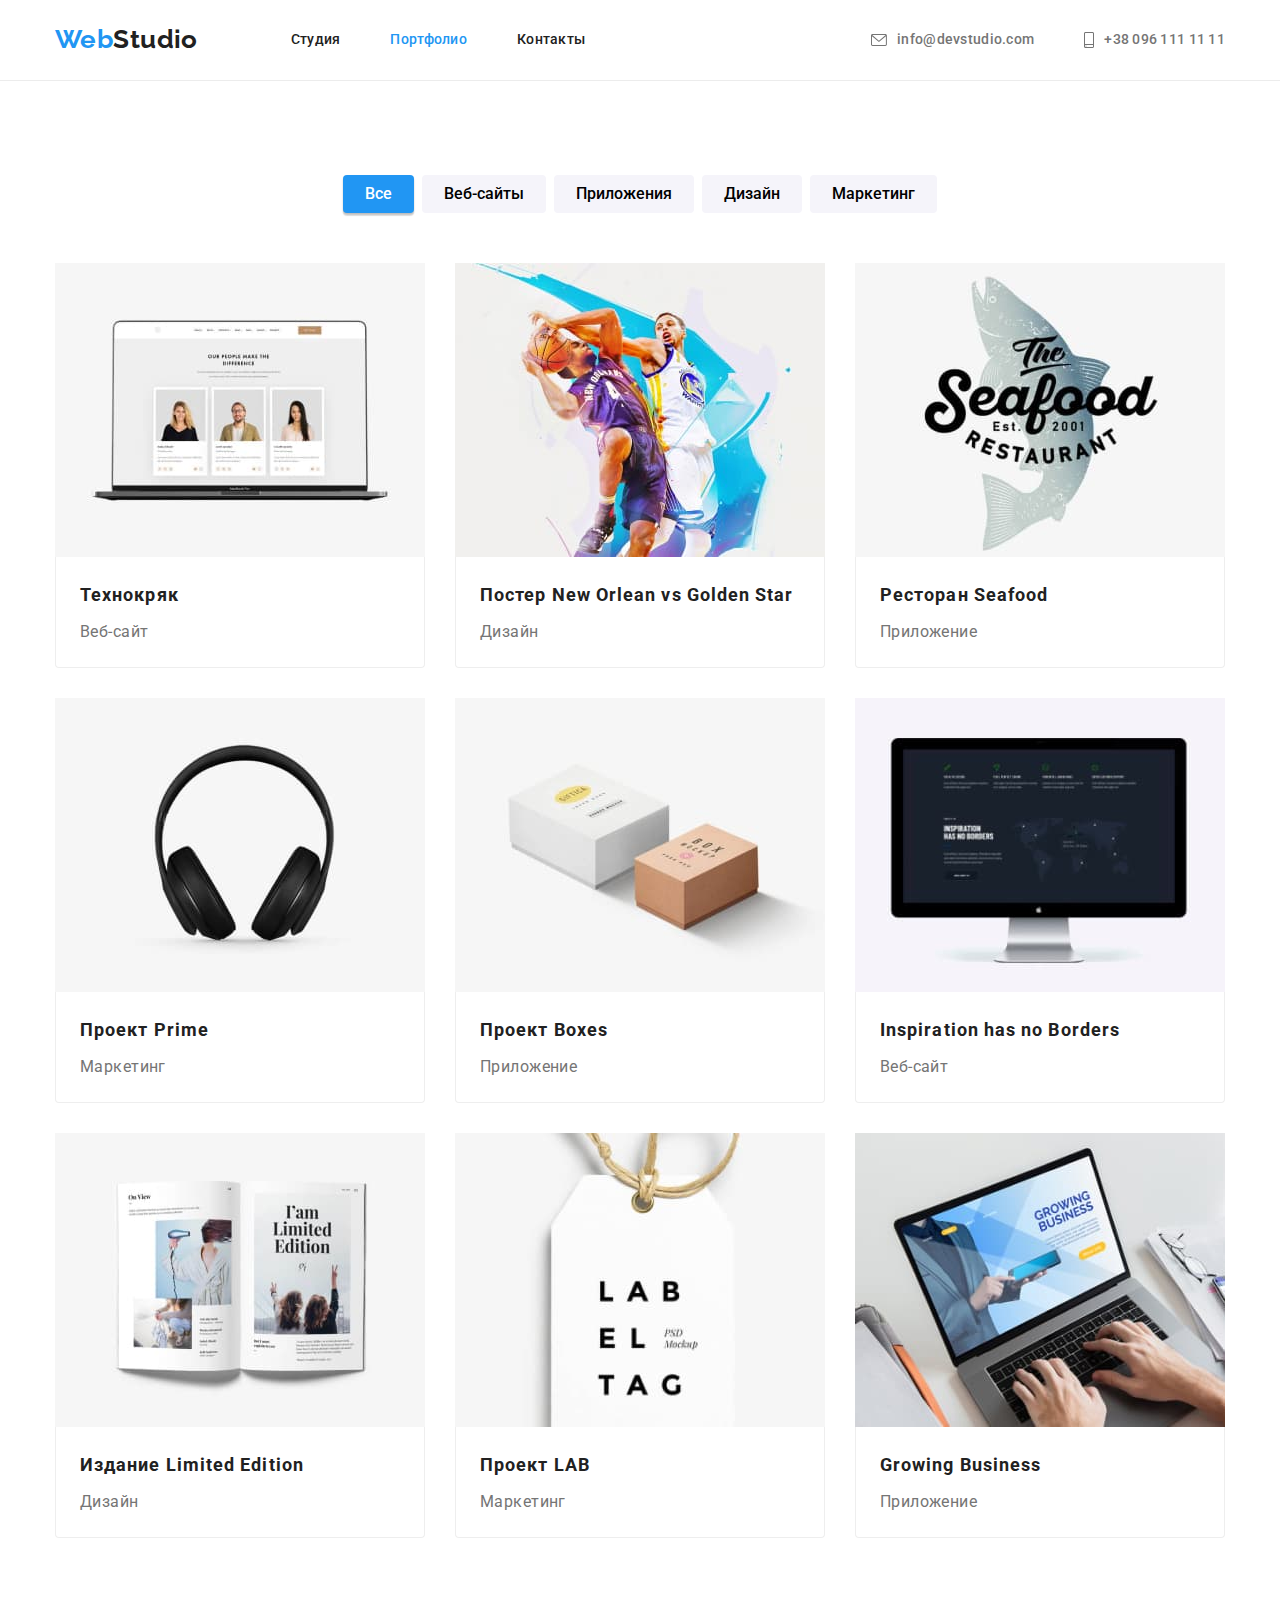
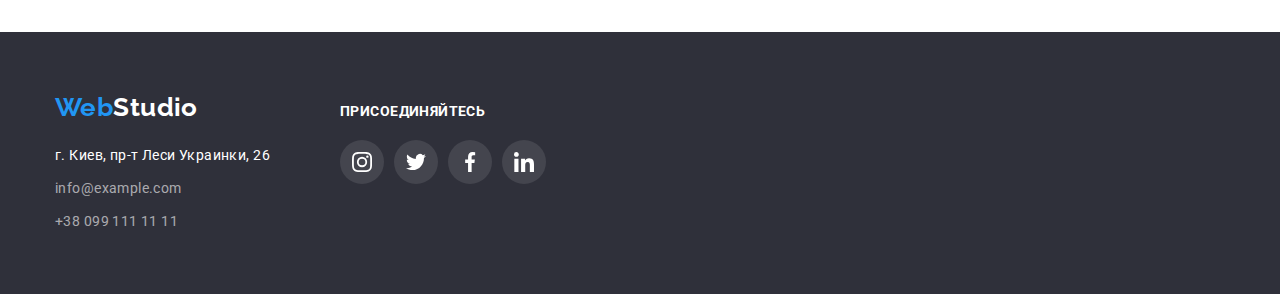
==== portfolio.html @ 2e4550ac "initial commit" ====
<!DOCTYPE html>
<html lang="ru">
<head>
    <meta charset="UTF-8">
    <meta http-equiv="X-UA-Compatible" content="IE=edge">
    <meta name="viewport" content="width=device-width, initial-scale=1.0">
    <title>Портфолио</title>
    <link rel="shortcut icon" type="image/x-icon" href="./images/favicon.ico">
    <link rel="preconnect" href="https://fonts.googleapis.com">
    <link rel="preconnect" href="https://fonts.gstatic.com" crossorigin>
    <link href="https://fonts.googleapis.com/css2?family=Raleway:wght@700&family=Roboto:wght@400;500;700;900&display=swap" rel="stylesheet">
    <link rel="stylesheet" href="https://cdnjs.cloudflare.com/ajax/libs/modern-normalize/1.0.0/modern-normalize.min.css">    
    <link rel="stylesheet" href="css/styles.css">
</head>
<body>

    <header class="header">
        <div class="container">
            <nav class="site-nav">
                <a href="./index.html" class="logo">Web<span class="logo-header">Studio</span></a>
                <ul class="list">
                    <li class="list-item"><a href="./index.html" class="link">Студия</a></li>
                    <li class="list-item"><a href="./portfolio.html" class="link current">Портфолио</a></li>
                    <li class="list-item"><a href="#" class="link">Контакты</a></li>
                </ul>
            </nav>
            <ul class="contact-nav-list">
                <li class="list-item">
                    <a href="mailto:info@devstudio.com" class="link">
                        <svg class="mail-icon" width=16 height=12>
                            <use href="./images/sprite.svg#icon-envelope"></use>
                        </svg>info@devstudio.com</a>
                </li>
                <li class="list-item">
                    <a href="tel:+380961111111" class="link">
                        <svg class="smartphone-icon" width=10 height=16>
                            <use href="./images/sprite.svg#icon-smartphone"></use>
                        </svg>+38 096 111 11 11</a>
                </li>
            </ul>
        </div>
    </header>

    <main>

        <h1 class="visually-hidden">Портфолио Веб-студии</h1>
        <section class="portfolio section">
            <div class="container">
                <h2 class="visually-hidden">Фильтр</h2>
                <ul class="filter-list">
                    <li class="item"><button type="button" class="filter-button filter-active">Все</button></li>
                    <li class="item"><button type="button" class="filter-button">Веб-сайты</button></li>
                    <li class="item"><button type="button" class="filter-button">Приложения</button></li>
                    <li class="item"><button type="button" class="filter-button">Дизайн</button></li>
                    <li class="item"><button type="button" class="filter-button">Маркетинг</button></li>
                </ul>
                <h2 class="visually-hidden">Примеры реализованных проектов</h2>
                <ul class="portfolio list">
                    <li class="item">
                        <img src="./images/technokryak.jpg" alt="Екран отображающий Веб-сайт" width="370">
                        <div class="card">
                            <h3 class="title">Технокряк</h3>
                            <p class="description">Веб-сайт</p>
                        </div>
                    </li>
                    <li class="item">
                        <img src="./images/poster.jpg" alt="Постер с баскетболистами" width="370">
                        <div class="card">
                            <h3 class="title">Постер New Orlean vs Golden Star</h3>
                            <!-- <h3 class="title">Постер<span lang="en"> New Orlean vs Golden Star</span></h3> -->
                            <p class="description">Дизайн</p>
                        </div>
                    </li>
                    <li class="item">
                        <img src="./images/seafood.jpg" alt="Логотип ресторана" width="370">
                        <div class="card">
                            <h3 class="title">Ресторан Seafood</h3>
                            <p class="description">Приложение</p>
                        </div>
                    </li>
                    <li class="item">
                        <img src="./images/primeproject.jpg" alt="Логотип проекта" width="370">
                        <div class="card">
                            <h3 class="title">Проект Prime</h3>
                            <p class="description">Маркетинг</p>
                        </div>
                    </li>
                    <li class="item">
                        <img src="./images/boxes.jpg" alt="Коробки" width="370">
                        <div class="card">
                            <h3 class="title">Проект Boxes</h3>
                            <p class="description">Приложение</p>
                        </div>
                    </li>
                    <li class="item">
                        <img src="./images/inspiration.jpg" alt="Екран отображающий Веб-сайт" width="370">
                        <div class="card">
                            <h3 class="title">Inspiration has no Borders</h3>
                            <p class="description">Веб-сайт</p>
                        </div>
                    </li>
                    <li class="item">
                        <img src="./images/limited.jpg" alt="Пример издания" width="370">
                        <div class="card">
                            <h3 class="title">Издание Limited Edition</h3>
                            <p class="description">Дизайн</p>
                        </div>
                    </li>
                    <li class="item">
                        <img src="./images/lab.jpg" alt="Логотип проекта" width="370">
                        <div class="card">
                            <h3 class="title">Проект LAB</h3>
                            <p class="description">Маркетинг</p>
                        </div>
                    </li>
                    <li class="item">
                        <img src="./images/growingbussines.jpg" alt="Приложение на экране" width="370">
                        <div class="card">
                            <h3 class="title">Growing Business</h3>
                            <p class="description">Приложение</p>
                        </div>
                    </li>
                </ul>
            </div>
        </section>
    </main>

    <footer class="footer section">
        <div class="container">
            <div>
                <a href="./index.html" class="logo">Web<span class="logo-footer">Studio</span></a>
                <address class="contacts">
                    <ul class="list">
                        <li class="item"><a href="https://goo.gl/maps/2jHSUd7QNSbVqYPo9" class="text current">г. Киев, пр-т
                                Леси Украинки, 26</a></li>
                        <li class="item"><a href="mailto:info@example.com" class="text">info@example.com</a></li>
                        <li class="item"><a href="tel:+380991111111" class="text">+38 099 111 11 11</a></li>
                    </ul>
                </address>
            </div>
            <div>
                <h2 class="footer-header">ПРИСОЕДИНЯЙТЕСЬ</h2>
                <ul class="social-list list">
                    <li class="social-item">
                        <a class="social-link" href="#">
                            <svg class="instagram-icon" width="20px" height="20px">
                                <use href="./images/sprite.svg#icon-instagram" />
                            </svg>
                        </a>
                    </li>
                    <li class="social-item">
                        <a class="social-link" href="#">
                            <svg class="twitter-icon" width="20px" height="20px">
                                <use href="./images/sprite.svg#icon-twitter" />
                            </svg>
                        </a>
                    </li>
                    <li class="social-item">
                        <a class="social-link" href="#">
                            <svg class="facebook-icon" width="20px" height="20px">
                                <use href="./images/sprite.svg#icon-facebook" />
                            </svg>
                        </a>
                    </li>
                    <li class="social-item">
                        <a class="social-link" href="#">
                            <svg class="linkedin-icon" width="20px" height="20px">
                                <use href="./images/sprite.svg#icon-linkedin" />
                            </svg>
                        </a>
                    </li>
                </ul>
            </div>
        </div>
    </footer>

</body>
</html>
---- css/styles.css ----
/* Добавление переменных */
:root {
  --main-text-color: #212121;
  --secondary-text-color: #757575;
  --accent-text-color: #2196f3;
  --secondary-backgroung: #2f303a;
  --main-backgroung: #ffffff;
  --light-background: #f5f4fa;
  --light-icons: #afb1b8;
}

/* ----------------------- */

/* Описание общих правил */

p,
h1,
h2,
h3,
h4,
h5,
h6 {
  margin: 0;
}

ul,
ol {
  margin: 0;
  padding: 0;
}

button {
  cursor: pointer;
}

img {
  display: block;
  max-width: 100%;
  height: auto;
}

body {
  background-color: var(--main-backgroung);
  color: var(--main-text-color);
  font-family: 'Roboto', sans-serif;
  font-weight: 400;
  font-size: 14px;
  line-height: 1.71;
  letter-spacing: 0.03em;
}

button {
  font-family: inherit;
}

.list {
  list-style-type: none;
}

.visually-hidden {
  position: absolute;
  width: 1px;
  height: 1px;
  margin: -1px;
  padding: 0;
  overflow: hidden;
  border: 0;
  clip: rect(0 0 0 0);
}

.section {
  padding: 94px 0;
}

.container {
  width: 1200px;
  padding-left: 15px;
  padding-right: 15px;
  margin: 0 auto;
  /* outline: 2px solid red; */
}

.site-nav .list .list-item .current {
  color: var(--accent-text-color);
}

/* ------------------------- */

/* Описание стилей хедера */

.header > .container,
.site-nav,
.contact-nav-list {
  display: flex;
  align-items: center;
}

.header {
  border-bottom: 1px solid #ececec;
}

.header .logo {
  padding-top: 24px;
  padding-bottom: 25px;
  font-family: 'Raleway';
  font-weight: bold;
  font-size: 26px;
  line-height: 1.2;
  /* identical to box height */
  color: var(--accent-text-color);
  text-decoration: none;
  margin-right: 93px;
}

.logo-header {
  font-family: 'Raleway';
  color: var(--main-text-color);
}

.site-nav .list {
  display: flex;
}

.site-nav .list .link {
  display: block;
  padding-top: 32px;
  padding-bottom: 32px;
  font-weight: 500;
  font-size: 14px;
  line-height: 1.14;
  letter-spacing: 0.02em;
  color: var(--main-text-color);
  text-decoration: none;
}

.contact-nav-list {
  margin-left: auto;
  list-style-type: none;
}

.site-nav .list .list-item:not(:last-child),
.contact-nav-list .list-item:not(:last-child) {
  margin-right: 50px;
}

.contact-nav-list .list-item .link {
  display: flex;
  align-items: center;
}

.contact-nav-list .list-item .link {
  padding-top: 32px;
  padding-bottom: 32px;
  font-weight: 500;
  font-size: 14px;
  line-height: 1.14;
  letter-spacing: 0.02em;
  color: var(--secondary-text-color);
  text-decoration: none;
}

.mail-icon,
.smartphone-icon {
  margin-right: 10px;
  fill: currentColor;
}

.contact-nav-list .link:hover,
.contact-nav-list .link:focus,
.site-nav .link:hover,
.site-nav .link:focus {
  color: var(--accent-text-color);
}

/* --------------------------------- */

/* Описание стилей футера */

.footer .logo {
  font-family: 'Raleway';
  font-weight: bold;
  font-size: 26px;
  line-height: 1.2;
  color: var(--accent-text-color);
  text-decoration: none;
}

.footer .logo-footer {
  color: #ffffff;
  font-family: 'Raleway';
}

.footer {
  background-color: var(--secondary-backgroung);
  display: flex;
  padding: 60px 0px;
}

.footer .contacts .list {
  margin-top: 20px;
  font-style: normal;
}

.footer .contacts .list .text {
  text-decoration: none;
  font-weight: normal;
  font-size: 14px;
  line-height: 1.71;
  /* or 171% */
  color: rgba(255, 255, 255, 0.6);
}

.footer .contacts .item:not(:last-child) {
  margin-bottom: 9px;
}

.footer .contacts .list .text:hover,
.footer .contacts .list .text:focus {
  color: var(--main-backgroung);
}

.footer .contacts .list .current {
  color: var(--main-backgroung);
}

.footer .contacts .list .item:hover,
.footer .contacts .list .item:focus,
.footer .contacts .list .item:hover,
.footer .contacts .list .item:focus {
  color: rgba(255, 255, 255, 0.6);
}

.footer .footer-header {
  font-weight: bold;
  font-size: 14px;
  line-height: 1.14;
  text-transform: uppercase;
  color: var(--main-backgroung);
  margin-left: 70px;
  margin-bottom: 20px;
}

.footer .container {
  display: flex;
  align-items: baseline;
}

.footer .social-list {
  display: flex;
  align-items: center;
  margin-left: 70px;
}

.footer .social-list .social-item {
  border-radius: 50%;
  align-items: center;
  display: flex;
  justify-content: center;
  background-color: rgba(255, 255, 255, 0.1);
}

.footer .social-list .social-item:not(:last-child) {
  margin-right: 10px;
}

.footer .social-list .social-item .social-link {
  display: block;
  height: 44px;
  width: 44px;
  padding: 12px 12px;
  color: var(--main-backgroung);
}

.footer .instagram-icon,
.footer .twitter-icon,
.footer .facebook-icon,
.footer .linkedin-icon {
  fill: currentColor;
}

.footer .social-list .social-item .social-link:hover,
.footer .social-list .social-item .social-link:focus {
  background-color: var(--accent-text-color);
  color: var(--main-backgroung);
  border-radius: 50%;
}
/* ----------------------------------------- */

/* Описание стилей секции герой */

.hero {
  background-color: var(--secondary-backgroung);
  background-image: linear-gradient(rgba(47, 48, 58, 0.4), rgba(47, 48, 58, 0.4)),
    url(../images/hero-bg.jpg);
  background-repeat: no-repeat;
  background-size: cover;
  max-width: 1600px;
  background-position: center;
  color: #ffffff;
  text-align: center;
  align-items: center;
  padding: 200px 0px;
  margin: 0 auto;
}

.hero-text {
  font-weight: 900;
  font-size: 44px;
  line-height: 1.36;
  /* or 136% */
  letter-spacing: 0.06em;
  text-transform: uppercase;
  margin: 0px auto 30px;
}

.hero-button {
  font-weight: bold;
  font-size: 16px;
  line-height: 1.87;
  letter-spacing: 0.06em;
  background: var(--accent-text-color);
  border: none;
  border-radius: 4px;
  color: inherit;
  padding: 10px 32px;
}

.hero-button:hover,
.hero-button:focus {
  background-color: #188ce8;
  box-shadow: 0px 4px 4px 0px rgba(0, 0, 0, 0.15);
}

/* -------------------------------------------------- */

/* Описание стилей секции особенностей */

.qualities .list {
  display: flex;
  margin: -15px;
}

.qualities .list .item {
  margin: 15px;
  width: calc((100% -120px) / 4);
}

.qualities .list .item .qualities-background {
  display: flex;
  justify-content: center;
  align-items: center;
  width: 270px;
  height: 120px;
  background-color: var(--light-background);
  border-radius: 4px;
  margin-bottom: 30px;
}

.qualities .list .item .title {
  margin-bottom: 10px;
  font-weight: bold;
  font-size: 14px;
  line-height: 1.14;
  text-transform: uppercase;
}

.qualities .list .item .text {
  font-size: 14px;
  line-height: 1.71;
  color: var(--secondary-text-color);
}

/* ---------------------------------- */

/* Описание стилей секции чем мы занимаемся */

.work {
  padding-top: 0px;
}

.work .header {
  margin-bottom: 50px;
  font-weight: bold;
  font-size: 36px;
  line-height: 1.16;
  text-align: center;
  border: none;
}

.work .list {
  display: flex;
}

.work .example:not(:last-child) {
  margin-right: 30px;
}

/* --------------------------------- */

/* Описание стилей секции наша команда */

.our-team {
  background-color: var(--light-background);
  align-items: center;
}

.our-team .header {
  margin-bottom: 50px;
  font-style: normal;
  font-weight: bold;
  font-size: 36px;
  line-height: 1.16;
  text-align: center;
  border: none;
}

.our-team .list {
  display: flex;
}

.our-team .list .item:not(:last-child) {
  margin-right: 30px;
}

.our-team .list .item {
  background-color: var(--main-backgroung);
  box-shadow: 0px 1px 3px rgba(0, 0, 0, 0.12), 0px 1px 1px rgba(0, 0, 0, 0.14),
    0px 2px 1px rgba(0, 0, 0, 0.2);
  border-radius: 0px 0px 4px 4px;
}

.our-team .list .item .title {
  margin-top: 30px;
  margin-bottom: 10px;
  font-weight: 500;
  font-size: 16px;
  line-height: 1.18;
  /* identical to box height */
  text-align: center;
}

.our-team .list .item .role {
  margin-bottom: 16px;
  font-size: 16px;
  line-height: 1.18;
  /* identical to box height */
  text-align: center;
  color: var(--secondary-text-color);
}

.our-team .list .item .social-links {
  display: flex;
  justify-content: center;
}

.our-team .list .item .social-links .social-list {
  display: flex;
  align-items: center;
  margin-bottom: 30px;
}

.our-team .list .item .social-links .social-list .social-item {
  border-radius: 50%;
  align-items: center;
  display: flex;
  justify-content: center;
}

.our-team .list .item .social-links .social-list .social-item:not(:last-child) {
  margin-right: 10px;
}

.our-team .list .item .social-links .social-list .social-item .social-link {
  display: block;
  height: 44px;
  width: 44px;
  padding: 12px 12px;
  color: var(--light-icons);
}

.instagram-icon,
.twitter-icon,
.facebook-icon,
.linkedin-icon {
  fill: currentColor;
}

.our-team .list .item .social-links .social-list .social-item .social-link:hover,
.our-team .list .item .social-links .social-list .social-item .social-link:focus {
  background-color: var(--accent-text-color);
  color: var(--main-backgroung);
  border-radius: 50%;
}
/* ----------------------------------- */

/* Описание стилей секции клиентов */

.clients {
  text-align: center;
}

.clients-header {
  font-family: Roboto;
  font-weight: bold;
  font-size: 36px;
  line-height: 1.16;
  color: var(--main-text-color);
  margin-bottom: 50px;
}

.clients .clients-links .clients-list {
  display: flex;
  align-self: center;
}

.clients .clients-links .clients-link {
  padding: 16px 32px;
  width: 170px;
  height: 92px;
  display: block;
  color: var(--light-icons);
  border: 1px solid var(--light-icons);
  border-radius: 4px;
}

.clients .clients-links .clients-item:not(:last-child) {
  margin-right: 30px;
}

.clients .clients-links .clients-link:hover,
.clients .clients-links .clients-link:focus {
  color: var(--accent-text-color);
  border-color: var(--accent-text-color);
}

.client-icon {
  fill: currentColor;
}

/* ----------------------------------------- */

/* Фильтр на странице портфолио */

.filter-list {
  display: flex;
  margin-bottom: 50px;
  justify-content: center;
  list-style-type: none;
}

.filter-list .item .filter-button {
  padding: 6px 22px;
  font-weight: 500;
  font-size: 16px;
  line-height: 1.62;
  text-align: center;
  background-color: var(--light-background);
  border-radius: 4px;
  border: none;
}

.filter-list .item:not(:last-child) {
  margin-right: 8px;
}

.filter-list .item .filter-button:hover,
.filter-list .item .filter-button:focus {
  color: #ffffff;
  background-color: var(--accent-text-color);
  box-shadow: 0px 3px 1px rgba(0, 0, 0, 0.1), 0px 1px 2px rgba(0, 0, 0, 0.08),
    0px 2px 2px rgba(0, 0, 0, 0.12);
}

.filter-list .item .filter-active {
  color: #ffffff;
  background-color: var(--accent-text-color);
  box-shadow: 0px 3px 1px rgba(0, 0, 0, 0.1), 0px 1px 2px rgba(0, 0, 0, 0.08),
    0px 2px 2px rgba(0, 0, 0, 0.12);
}

/* Описание стилей секции портфолио */

.portfolio .list {
  display: flex;
  flex-wrap: wrap;
  margin: calc(-1 * 15px);
}

.portfolio .list .item {
  margin: 15px;
  background-color: var(--main-backgroung);
  border-radius: 0px 0px 4px 4px;
  flex-basis: calc((100% - 90px) / 3);
}

.portfolio .list .item:hover,
.portfolio .list .item:focus {
  cursor: pointer;
  box-shadow: 0px 1px 1px rgba(0, 0, 0, 0.12), 0px 4px 4px rgba(0, 0, 0, 0.06),
    1px 4px 6px rgba(0, 0, 0, 0.16);
}

.portfolio .list .item:nth-child(3) {
  margin-right: 0;
}

.portfolio .list .card {
  padding: 20px 24px;
  border-radius: 0px 0px 4px 4px;
  border: 1px solid #eeeeee;
  border-top: 0;
}

.portfolio .list .item .title {
  font-weight: bold;
  font-size: 18px;
  line-height: 2;
  letter-spacing: 0.06em;
}

.portfolio .list .item .description {
  margin-top: 4px;
  font-size: 16px;
  line-height: 1.875;
  color: var(--secondary-text-color);
}

/* ----------------------------------- */
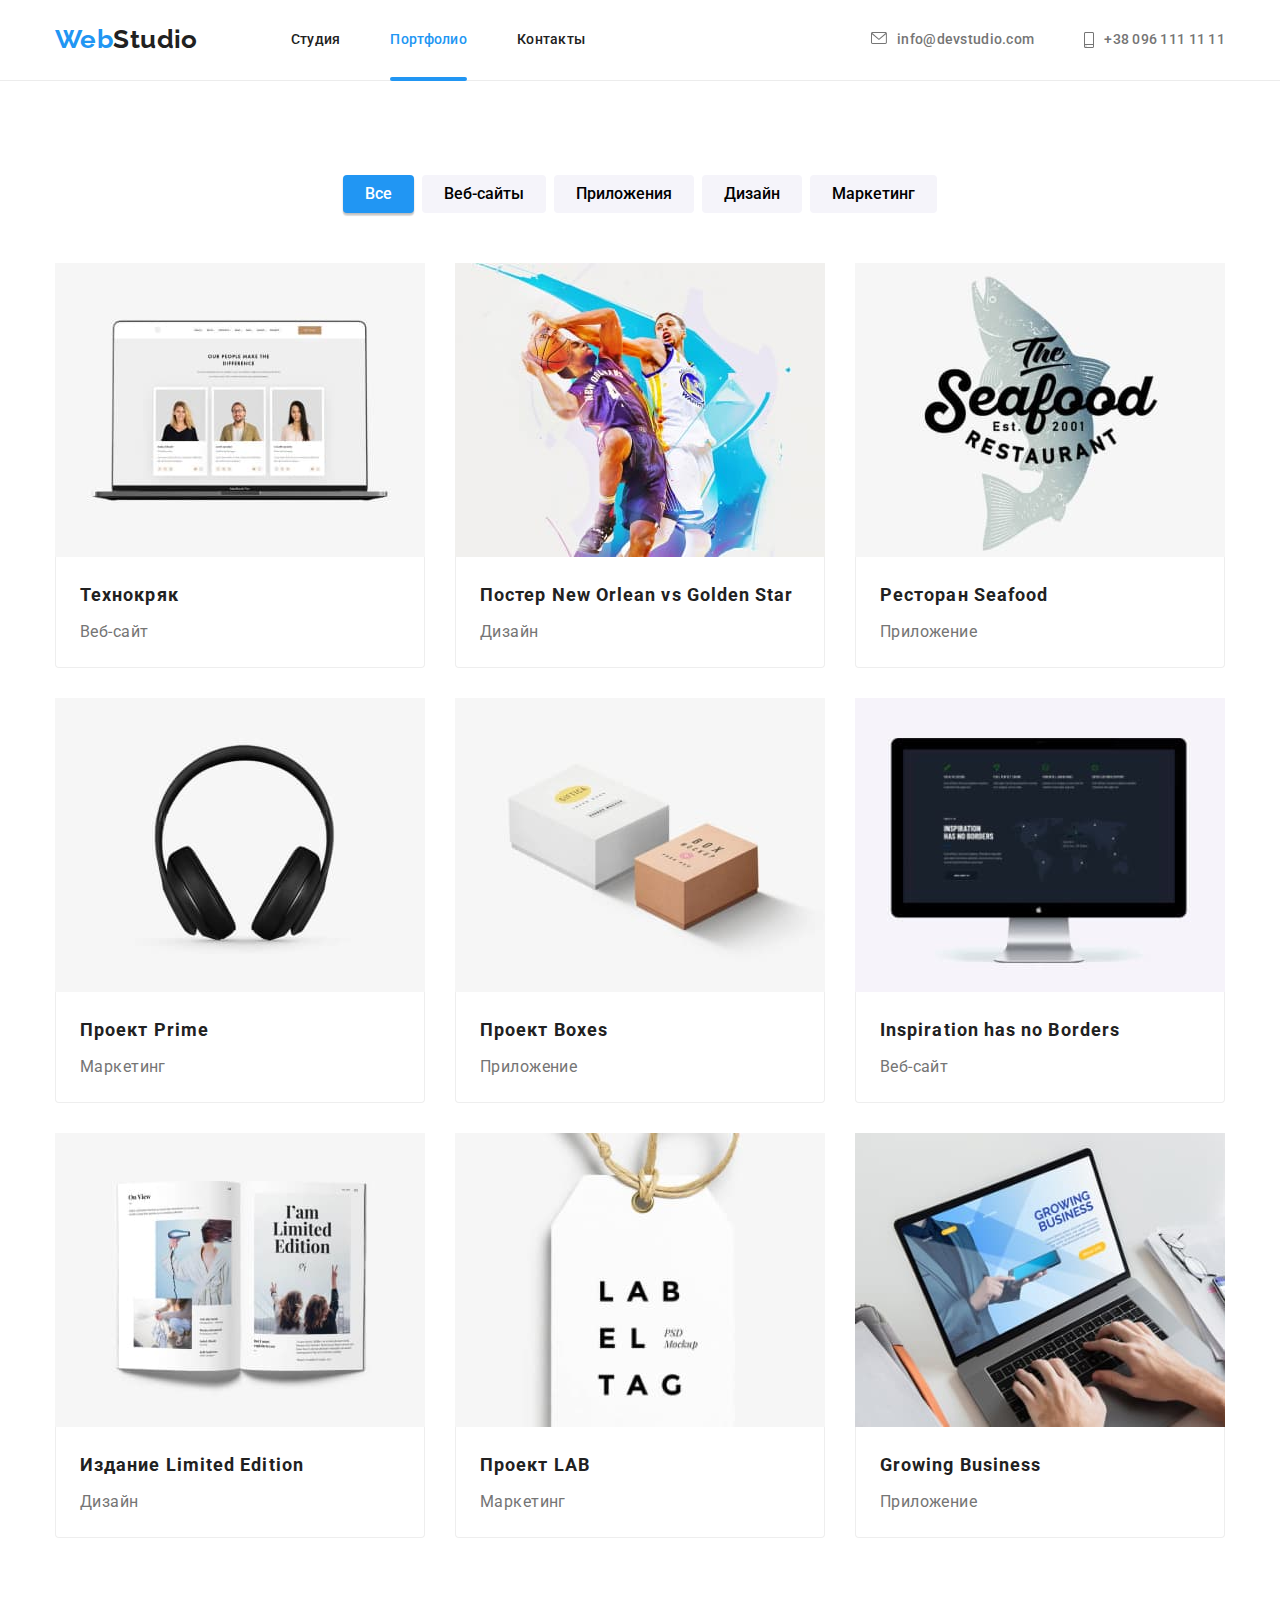
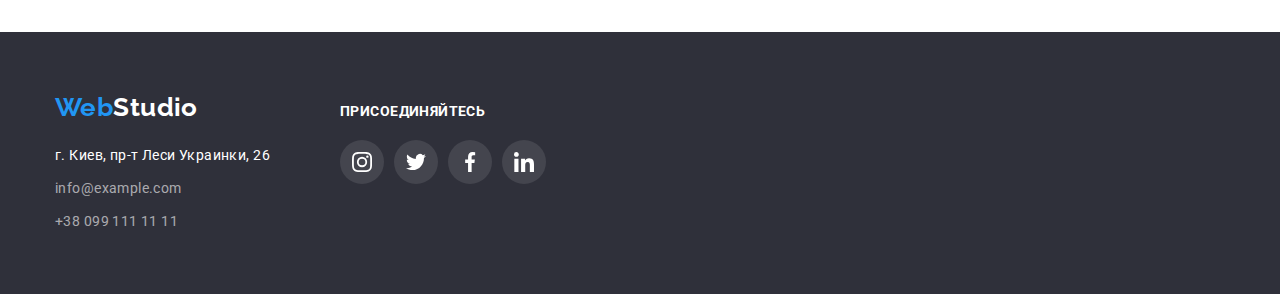
==== commit 9c8889c9: "added text on working examples; added underline in navigation" ====
--- a/portfolio.html
+++ b/portfolio.html
@@ -19,12 +19,18 @@
             <nav class="site-nav">
                 <a href="./index.html" class="logo">Web<span class="logo-header">Studio</span></a>
                 <ul class="list">
-                    <li class="list-item"><a href="./index.html" class="link">Студия</a></li>
-                    <li class="list-item"><a href="./portfolio.html" class="link current">Портфолио</a></li>
-                    <li class="list-item"><a href="#" class="link">Контакты</a></li>
+                    <li class="list-item">
+                        <a href="./index.html" class="link">Студия</a>
+                    </li>
+                    <li class="list-item">
+                        <a href="./portfolio.html" class="link current">Портфолио</a>
+                    </li>
+                    <li class="list-item">
+                        <a href="#" class="link">Контакты</a>
+                    </li>
                 </ul>
             </nav>
-            <ul class="contact-nav-list">
+            <ul class="contact-nav list">
                 <li class="list-item">
                     <a href="mailto:info@devstudio.com" class="link">
                         <svg class="mail-icon" width=16 height=12>
--- a/css/styles.css
+++ b/css/styles.css
@@ -80,17 +80,13 @@
   /* outline: 2px solid red; */
 }
 
-.site-nav .list .list-item .current {
-  color: var(--accent-text-color);
-}
-
 /* ------------------------- */
 
 /* Описание стилей хедера */
 
-.header > .container,
+.header .container,
 .site-nav,
-.contact-nav-list {
+.contact-nav {
   display: flex;
   align-items: center;
 }
@@ -131,24 +127,24 @@
   letter-spacing: 0.02em;
   color: var(--main-text-color);
   text-decoration: none;
-}
-
-.contact-nav-list {
+  position: relative;
+}
+
+.contact-nav {
   margin-left: auto;
-  list-style-type: none;
 }
 
 .site-nav .list .list-item:not(:last-child),
-.contact-nav-list .list-item:not(:last-child) {
+.contact-nav .list-item:not(:last-child) {
   margin-right: 50px;
 }
 
-.contact-nav-list .list-item .link {
-  display: flex;
-  align-items: center;
-}
-
-.contact-nav-list .list-item .link {
+.contact-nav .list-item .link {
+  display: flex;
+  justify-content: center;
+}
+
+.contact-nav .list-item .link {
   padding-top: 32px;
   padding-bottom: 32px;
   font-weight: 500;
@@ -165,11 +161,27 @@
   fill: currentColor;
 }
 
-.contact-nav-list .link:hover,
-.contact-nav-list .link:focus,
+.contact-nav .link:hover,
+.contact-nav .link:focus,
 .site-nav .link:hover,
 .site-nav .link:focus {
   color: var(--accent-text-color);
+}
+
+.site-nav .link.current {
+  color: var(--accent-text-color);
+}
+
+.site-nav .link.current::after {
+  display: flex;
+  content: '';
+  position: absolute;
+  border-radius: 2px;
+  background: var(--accent-text-color);
+  height: 4px;
+  width: 100%;
+  bottom: -1px;
+  left: 0px;
 }
 
 /* --------------------------------- */
@@ -395,6 +407,28 @@
   margin-right: 30px;
 }
 
+.work .list .example .thumb {
+  position: relative;
+  /* overflow: hidden; */
+}
+
+.work .list .example .thumb .label {
+  color: var(--main-backgroung);
+  font-weight: bold;
+  font-size: 14px;
+  line-height: 1.14;
+  text-align: center;
+  text-transform: uppercase;
+  position: absolute;
+  height: 70px;
+  width: 100%;
+  bottom: 0;
+  left: 0;
+  padding: 27px 0px;
+  background-color: rgba(47, 48, 58, 0.8);
+  color: #fff;
+}
+
 /* --------------------------------- */
 
 /* Описание стилей секции наша команда */
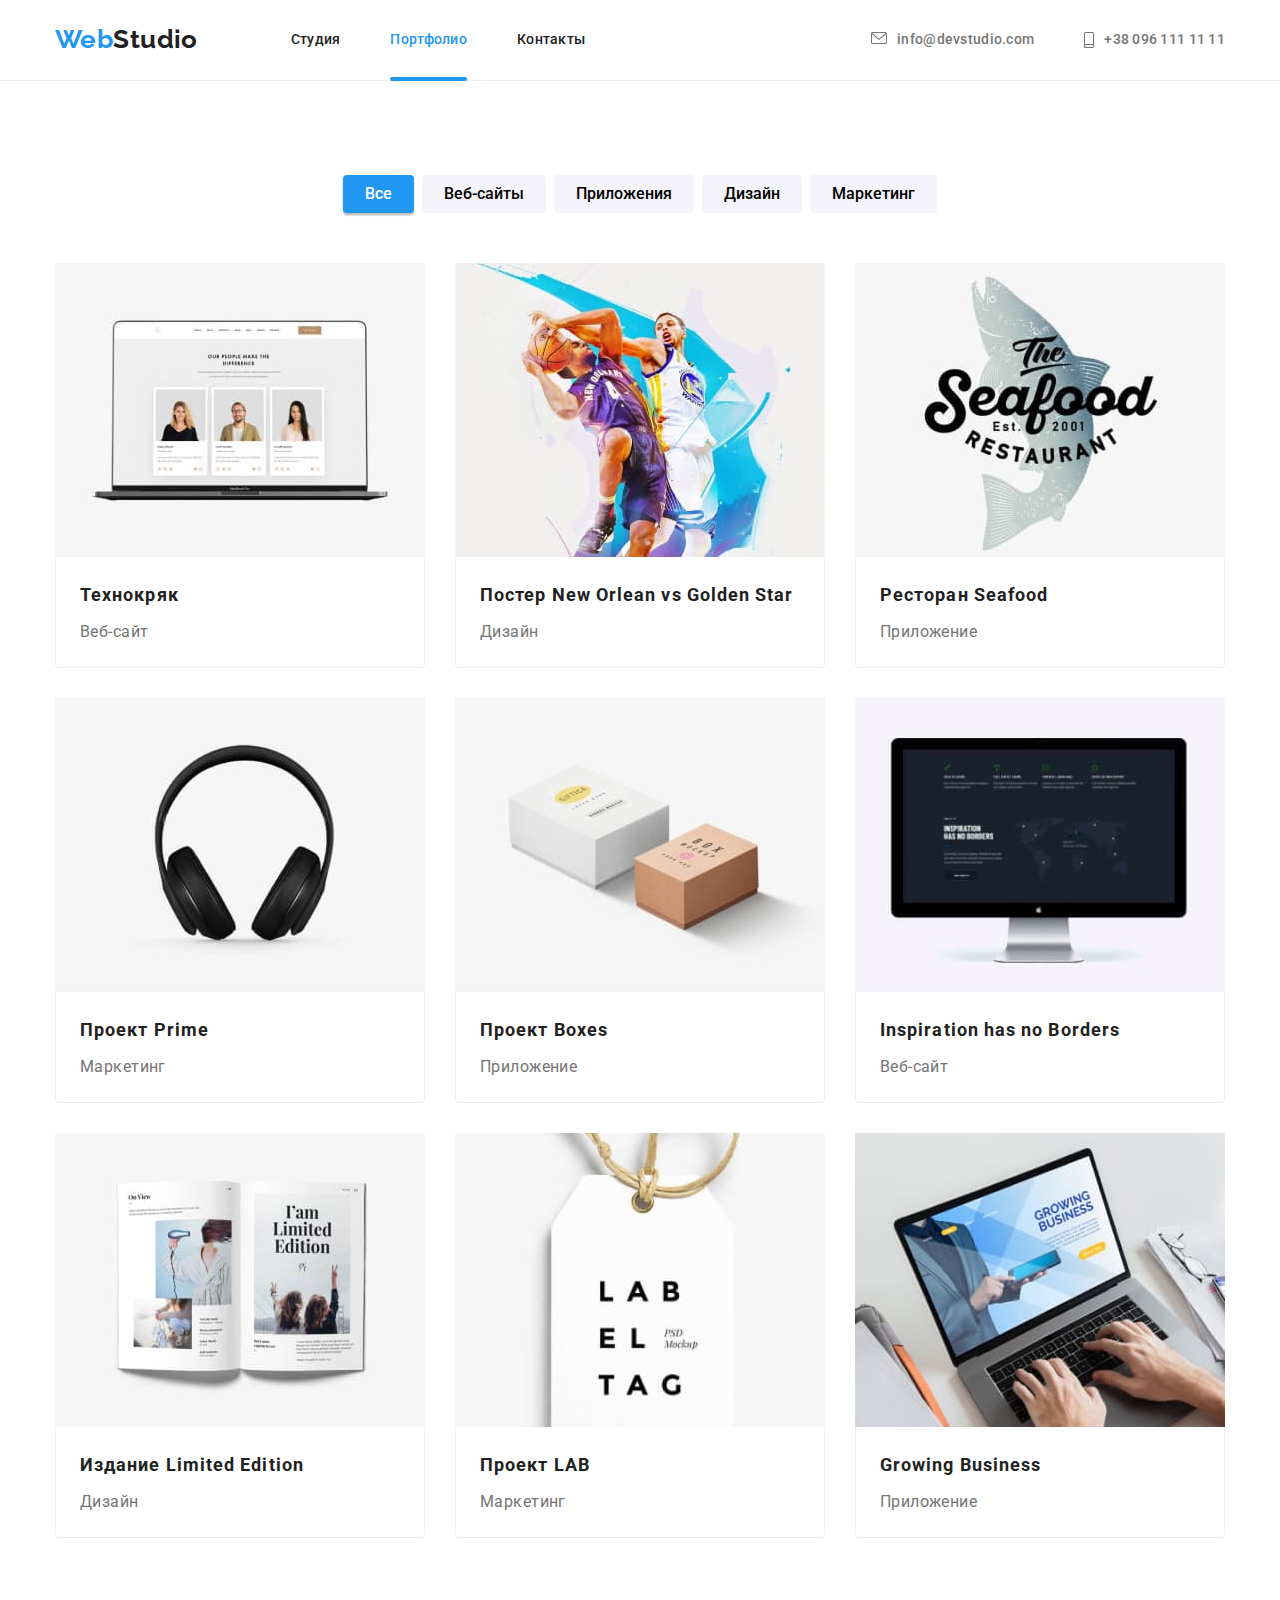
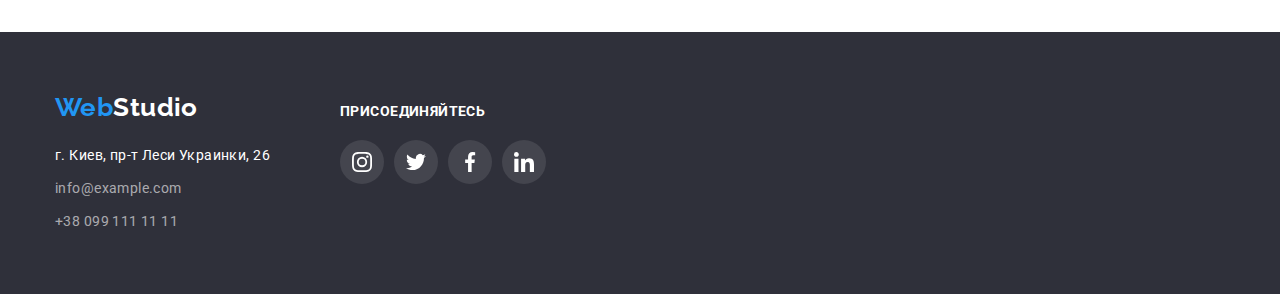
==== commit 9a2e337e: "animations, overlays etc added" ====
--- a/portfolio.html
+++ b/portfolio.html
@@ -26,7 +26,7 @@
                         <a href="./portfolio.html" class="link current">Портфолио</a>
                     </li>
                     <li class="list-item">
-                        <a href="#" class="link">Контакты</a>
+                        <a href="#contacts" class="link">Контакты</a>
                     </li>
                 </ul>
             </nav>
@@ -63,64 +63,117 @@
                 <h2 class="visually-hidden">Примеры реализованных проектов</h2>
                 <ul class="portfolio list">
                     <li class="item">
-                        <img src="./images/technokryak.jpg" alt="Екран отображающий Веб-сайт" width="370">
+                        <div class="frame">
+                            <img src="./images/technokryak.jpg" alt="Екран отображающий Веб-сайт" width="370">
+                            <div class="overlay">
+                                <p class="img-text">Технокряк это современная площадка распространения коронавируса. Компании используют эту
+                                    платформу для цифрового
+                                    шпионажа и атак на защищённые сервера конкурентов.</p>
+                            </div>
+                        </div>
                         <div class="card">
                             <h3 class="title">Технокряк</h3>
                             <p class="description">Веб-сайт</p>
                         </div>
                     </li>
                     <li class="item">
-                        <img src="./images/poster.jpg" alt="Постер с баскетболистами" width="370">
+                        <div class="frame">
+                            <img src="./images/poster.jpg" alt="Постер с баскетболистами" width="370">
+                            <div class="overlay">
+                                <p class="img-text">Lorem ipsum dolor sit amet consectetur adipisicing elit. Maiores praesentium veniam quaerat assumenda consectetur mollitia, architecto incidunt, beatae deserunt alias sapiente labore expedita.</p>
+                            </div>
+                        </div>
                         <div class="card">
                             <h3 class="title">Постер New Orlean vs Golden Star</h3>
-                            <!-- <h3 class="title">Постер<span lang="en"> New Orlean vs Golden Star</span></h3> -->
                             <p class="description">Дизайн</p>
                         </div>
                     </li>
                     <li class="item">
-                        <img src="./images/seafood.jpg" alt="Логотип ресторана" width="370">
+                        <div class="frame">
+                            <img src="./images/seafood.jpg" alt="Логотип ресторана" width="370">
+                            <div class="overlay">
+                                <p class="img-text">Lorem ipsum dolor sit amet consectetur adipisicing elit. Maiores praesentium veniam quaerat
+                                    assumenda consectetur mollitia, architecto incidunt, beatae deserunt alias sapiente labore expedita.</p>
+                            </div>
+                        </div>
                         <div class="card">
                             <h3 class="title">Ресторан Seafood</h3>
                             <p class="description">Приложение</p>
                         </div>
                     </li>
                     <li class="item">
-                        <img src="./images/primeproject.jpg" alt="Логотип проекта" width="370">
+                        <div class="frame">
+                            <img src="./images/primeproject.jpg" alt="Логотип проекта" width="370">
+                            <div class="overlay">
+                                <p class="img-text">Lorem ipsum dolor sit amet consectetur adipisicing elit. Maiores praesentium veniam quaerat
+                                    assumenda consectetur mollitia, architecto incidunt, beatae deserunt alias sapiente labore expedita.</p>
+                            </div>
+                        </div>
                         <div class="card">
                             <h3 class="title">Проект Prime</h3>
                             <p class="description">Маркетинг</p>
                         </div>
                     </li>
                     <li class="item">
-                        <img src="./images/boxes.jpg" alt="Коробки" width="370">
+                        <div class="frame">
+                            <img src="./images/boxes.jpg" alt="Коробки" width="370">
+                            <div class="overlay">
+                                <p class="img-text">Lorem ipsum dolor sit amet consectetur adipisicing elit. Maiores praesentium veniam quaerat
+                                    assumenda consectetur mollitia, architecto incidunt, beatae deserunt alias sapiente labore expedita.</p>
+                            </div>
+                        </div>
                         <div class="card">
                             <h3 class="title">Проект Boxes</h3>
                             <p class="description">Приложение</p>
                         </div>
                     </li>
                     <li class="item">
-                        <img src="./images/inspiration.jpg" alt="Екран отображающий Веб-сайт" width="370">
+                        <div class="frame">
+                            <img src="./images/inspiration.jpg" alt="Екран отображающий Веб-сайт" width="370">
+                            <div class="overlay">
+                                <p class="img-text">Lorem ipsum dolor sit amet consectetur adipisicing elit. Maiores praesentium veniam quaerat
+                                    assumenda consectetur mollitia, architecto incidunt, beatae deserunt alias sapiente labore expedita.</p>
+                            </div>
+                        </div>
                         <div class="card">
                             <h3 class="title">Inspiration has no Borders</h3>
                             <p class="description">Веб-сайт</p>
                         </div>
                     </li>
                     <li class="item">
-                        <img src="./images/limited.jpg" alt="Пример издания" width="370">
+                        <div class="frame">
+                            <img src="./images/limited.jpg" alt="Пример издания" width="370">
+                            <div class="overlay">
+                                <p class="img-text">Lorem ipsum dolor sit amet consectetur adipisicing elit. Maiores praesentium veniam quaerat
+                                    assumenda consectetur mollitia, architecto incidunt, beatae deserunt alias sapiente labore expedita.</p>
+                            </div>
+                        </div>
                         <div class="card">
                             <h3 class="title">Издание Limited Edition</h3>
                             <p class="description">Дизайн</p>
                         </div>
                     </li>
                     <li class="item">
-                        <img src="./images/lab.jpg" alt="Логотип проекта" width="370">
+                        <div class="frame">
+                            <img src="./images/lab.jpg" alt="Логотип проекта" width="370">
+                            <div class="overlay">
+                                <p class="img-text">Lorem ipsum dolor sit amet consectetur adipisicing elit. Maiores praesentium veniam quaerat
+                                    assumenda consectetur mollitia, architecto incidunt, beatae deserunt alias sapiente labore expedita.</p>
+                            </div>
+                        </div>
                         <div class="card">
                             <h3 class="title">Проект LAB</h3>
                             <p class="description">Маркетинг</p>
                         </div>
                     </li>
                     <li class="item">
-                        <img src="./images/growingbussines.jpg" alt="Приложение на экране" width="370">
+                        <div class="frame">
+                            <img src="./images/growingbussines.jpg" alt="Приложение на экране" width="370">
+                            <div class="overlay">
+                                <p class="img-text">Lorem ipsum dolor sit amet consectetur adipisicing elit. Maiores praesentium veniam quaerat
+                                    assumenda consectetur mollitia, architecto incidunt, beatae deserunt alias sapiente labore expedita.</p>
+                            </div>
+                        </div>
                         <div class="card">
                             <h3 class="title">Growing Business</h3>
                             <p class="description">Приложение</p>
@@ -135,7 +188,7 @@
         <div class="container">
             <div>
                 <a href="./index.html" class="logo">Web<span class="logo-footer">Studio</span></a>
-                <address class="contacts">
+                <address class="contacts" id="contacts">
                     <ul class="list">
                         <li class="item"><a href="https://goo.gl/maps/2jHSUd7QNSbVqYPo9" class="text current">г. Киев, пр-т
                                 Леси Украинки, 26</a></li>
--- a/css/styles.css
+++ b/css/styles.css
@@ -128,6 +128,7 @@
   color: var(--main-text-color);
   text-decoration: none;
   position: relative;
+  transition: color 250ms cubic-bezier(0.4, 0, 0.2, 1);
 }
 
 .contact-nav {
@@ -153,6 +154,7 @@
   letter-spacing: 0.02em;
   color: var(--secondary-text-color);
   text-decoration: none;
+  transition: color 250ms cubic-bezier(0.4, 0, 0.2, 1);
 }
 
 .mail-icon,
@@ -220,6 +222,7 @@
   line-height: 1.71;
   /* or 171% */
   color: rgba(255, 255, 255, 0.6);
+  transition: color 250ms cubic-bezier(0.4, 0, 0.2, 1);
 }
 
 .footer .contacts .item:not(:last-child) {
@@ -281,6 +284,8 @@
   width: 44px;
   padding: 12px 12px;
   color: var(--main-backgroung);
+  border-radius: 50%;
+  transition: background-color 250ms cubic-bezier(0.4, 0, 0.2, 1);
 }
 
 .footer .instagram-icon,
@@ -335,6 +340,7 @@
   border-radius: 4px;
   color: inherit;
   padding: 10px 32px;
+  transition: background-color 250ms cubic-bezier(0.4, 0, 0.2, 1);
 }
 
 .hero-button:hover,
@@ -343,6 +349,56 @@
   box-shadow: 0px 4px 4px 0px rgba(0, 0, 0, 0.15);
 }
 
+.backdrop {
+  position: fixed;
+  top: 0;
+  width: 100vw;
+  height: 100vh;
+  background: rgba(0, 0, 0, 0.2);
+  transition: opacity 500ms, visibility 500ms;
+}
+
+.backdrop.is-hidden .modal {
+  transform: scale(0.5);
+}
+
+.modal {
+  width: 528px;
+  min-height: 581px;
+  background-color: var(--main-backgroung);
+  border-radius: 4px;
+  position: absolute;
+  top: 50%;
+  left: 50%;
+  transform: translate(-50%, -50%) scale(1);
+  transition: transform 500ms;
+}
+
+.modal-close {
+  width: 30px;
+  height: 30px;
+  border-radius: 50%;
+  border: 1px solid rgba(0, 0, 0, 0.1);
+  background-color: transparent;
+  display: flex;
+  align-items: center;
+  justify-content: center;
+  position: absolute;
+  top: 8px;
+  right: 8px;
+}
+
+.close-icon {
+  fill: var(--main-text-color);
+  width: 18px;
+  height: 18px;
+}
+
+.is-hidden {
+  opacity: 0.5;
+  pointer-events: none;
+  visibility: hidden;
+}
 /* -------------------------------------------------- */
 
 /* Описание стилей секции особенностей */
@@ -510,6 +566,9 @@
   width: 44px;
   padding: 12px 12px;
   color: var(--light-icons);
+  border-radius: 50%;
+  transition: background-color 250ms cubic-bezier(0.4, 0, 0.2, 1),
+    color 250ms cubic-bezier(0.4, 0, 0.2, 1);
 }
 
 .instagram-icon,
@@ -523,7 +582,6 @@
 .our-team .list .item .social-links .social-list .social-item .social-link:focus {
   background-color: var(--accent-text-color);
   color: var(--main-backgroung);
-  border-radius: 50%;
 }
 /* ----------------------------------- */
 
@@ -555,6 +613,8 @@
   color: var(--light-icons);
   border: 1px solid var(--light-icons);
   border-radius: 4px;
+  transition: color 250ms cubic-bezier(0.4, 0, 0.2, 1),
+    border-color 250ms cubic-bezier(0.4, 0, 0.2, 1);
 }
 
 .clients .clients-links .clients-item:not(:last-child) {
@@ -591,6 +651,9 @@
   background-color: var(--light-background);
   border-radius: 4px;
   border: none;
+  transition: color 250ms cubic-bezier(0.4, 0, 0.2, 1),
+    background-color 250ms cubic-bezier(0.4, 0, 0.2, 1),
+    box-shadow 250ms cubic-bezier(0.4, 0, 0.2, 1);
 }
 
 .filter-list .item:not(:last-child) {
@@ -599,14 +662,14 @@
 
 .filter-list .item .filter-button:hover,
 .filter-list .item .filter-button:focus {
-  color: #ffffff;
+  color: var(--main-backgroung);
   background-color: var(--accent-text-color);
   box-shadow: 0px 3px 1px rgba(0, 0, 0, 0.1), 0px 1px 2px rgba(0, 0, 0, 0.08),
     0px 2px 2px rgba(0, 0, 0, 0.12);
 }
 
 .filter-list .item .filter-active {
-  color: #ffffff;
+  color: var(--main-backgroung);
   background-color: var(--accent-text-color);
   box-shadow: 0px 3px 1px rgba(0, 0, 0, 0.1), 0px 1px 2px rgba(0, 0, 0, 0.08),
     0px 2px 2px rgba(0, 0, 0, 0.12);
@@ -625,6 +688,8 @@
   background-color: var(--main-backgroung);
   border-radius: 0px 0px 4px 4px;
   flex-basis: calc((100% - 90px) / 3);
+  transition: box-shadow 250ms cubic-bezier(0.4, 0, 0.2, 1);
+  overflow: hidden;
 }
 
 .portfolio .list .item:hover,
@@ -659,4 +724,34 @@
   color: var(--secondary-text-color);
 }
 
+.portfolio .list .item .frame .overlay {
+  padding: 63px 24px;
+  transform: translateY(100%);
+  transition: transform 250ms cubic-bezier(0.4, 0, 0.2, 1);
+  left: 0;
+  top: 0;
+  position: absolute;
+  width: 100%;
+  height: 100%;
+  background-color: rgba(33, 150, 243, 0.9);
+}
+
+.portfolio .list .item:hover .overlay,
+.portfolio .list .item:focus .overlay {
+  transform: translateY(0%);
+}
+
+.portfolio .list .item .frame {
+  position: relative;
+  overflow: hidden;
+}
+
+.portfolio .list .item .frame .overlay .img-text {
+  font-size: 18px;
+  font-style: normal;
+  line-height: 1.55;
+  /* or 156% */
+  color: var(--main-backgroung);
+}
+
 /* ----------------------------------- */
